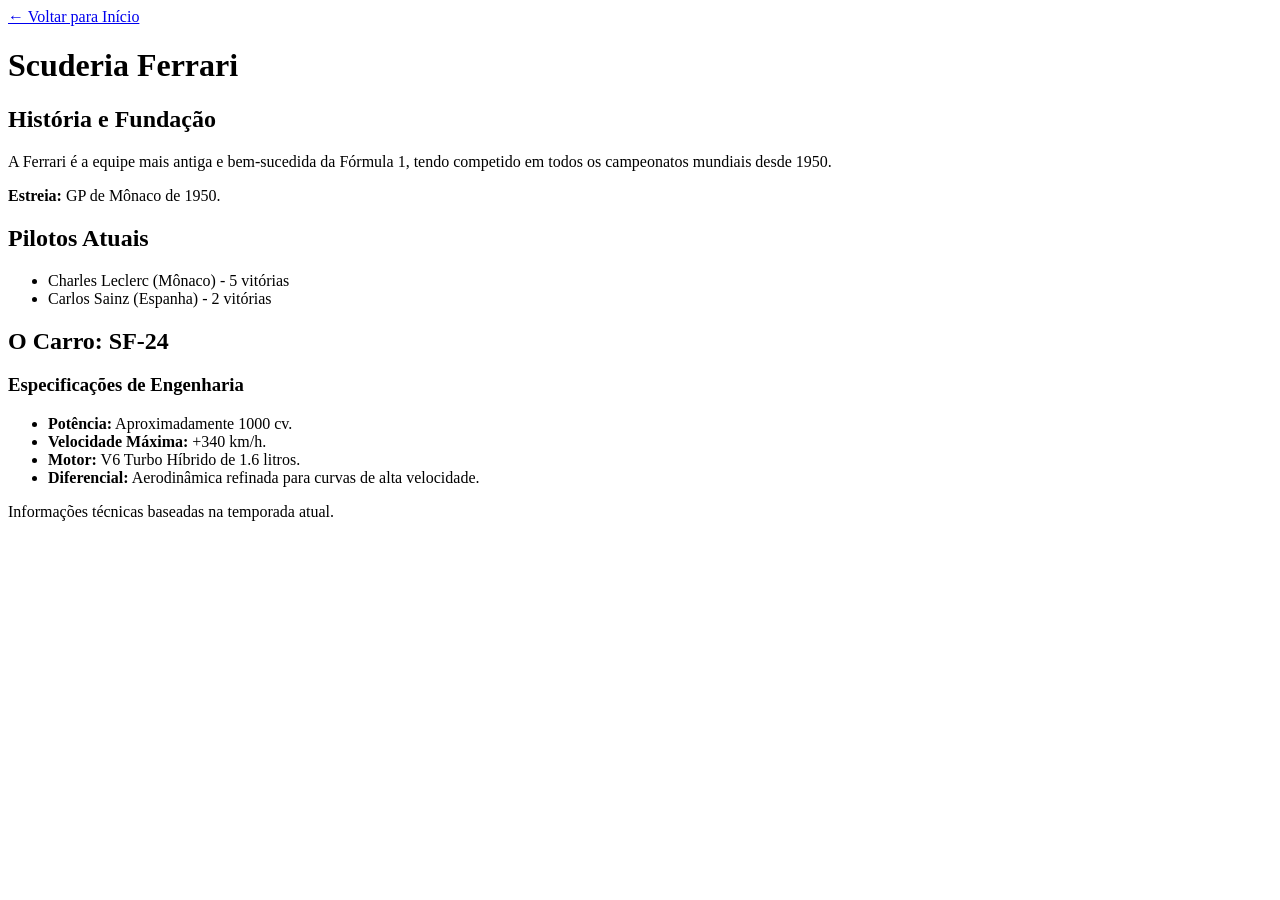
==== teams/ferrari.html @ eaa626af "first commit" ====
<!DOCTYPE html>
<html lang="pt-br">
<head>
    <meta charset="UTF-8">
    <meta name="viewport" content="width=device-width, initial-scale=1.0">
    <title>Scuderia Ferrari - Detalhes</title>
</head>
<body>

    <header>
        <nav>
            <a href="index.html">← Voltar para Início</a>
        </nav>
        <h1>Scuderia Ferrari</h1>
    </header>

    <main>
        <section>
            <h2>História e Fundação</h2>
            <p>A Ferrari é a equipe mais antiga e bem-sucedida da Fórmula 1, tendo competido em todos os campeonatos mundiais desde 1950.</p>
            <p><strong>Estreia:</strong> GP de Mônaco de 1950.</p>
        </section>

        <section>
            <h2>Pilotos Atuais</h2>
            <ul>
                <li>Charles Leclerc (Mônaco) - 5 vitórias</li>
                <li>Carlos Sainz (Espanha) - 2 vitórias</li>
            </ul>
        </section>

        <section>
            <h2>O Carro: SF-24</h2>
            <article>
                <h3>Especificações de Engenharia</h3>
                <ul>
                    <li><strong>Potência:</strong> Aproximadamente 1000 cv.</li>
                    <li><strong>Velocidade Máxima:</strong> +340 km/h.</li>
                    <li><strong>Motor:</strong> V6 Turbo Híbrido de 1.6 litros.</li>
                    <li><strong>Diferencial:</strong> Aerodinâmica refinada para curvas de alta velocidade.</li>
                </ul>
            </article>
        </section>
    </main>

    <footer>
        <p>Informações técnicas baseadas na temporada atual.</p>
    </footer>

</body>
</html>
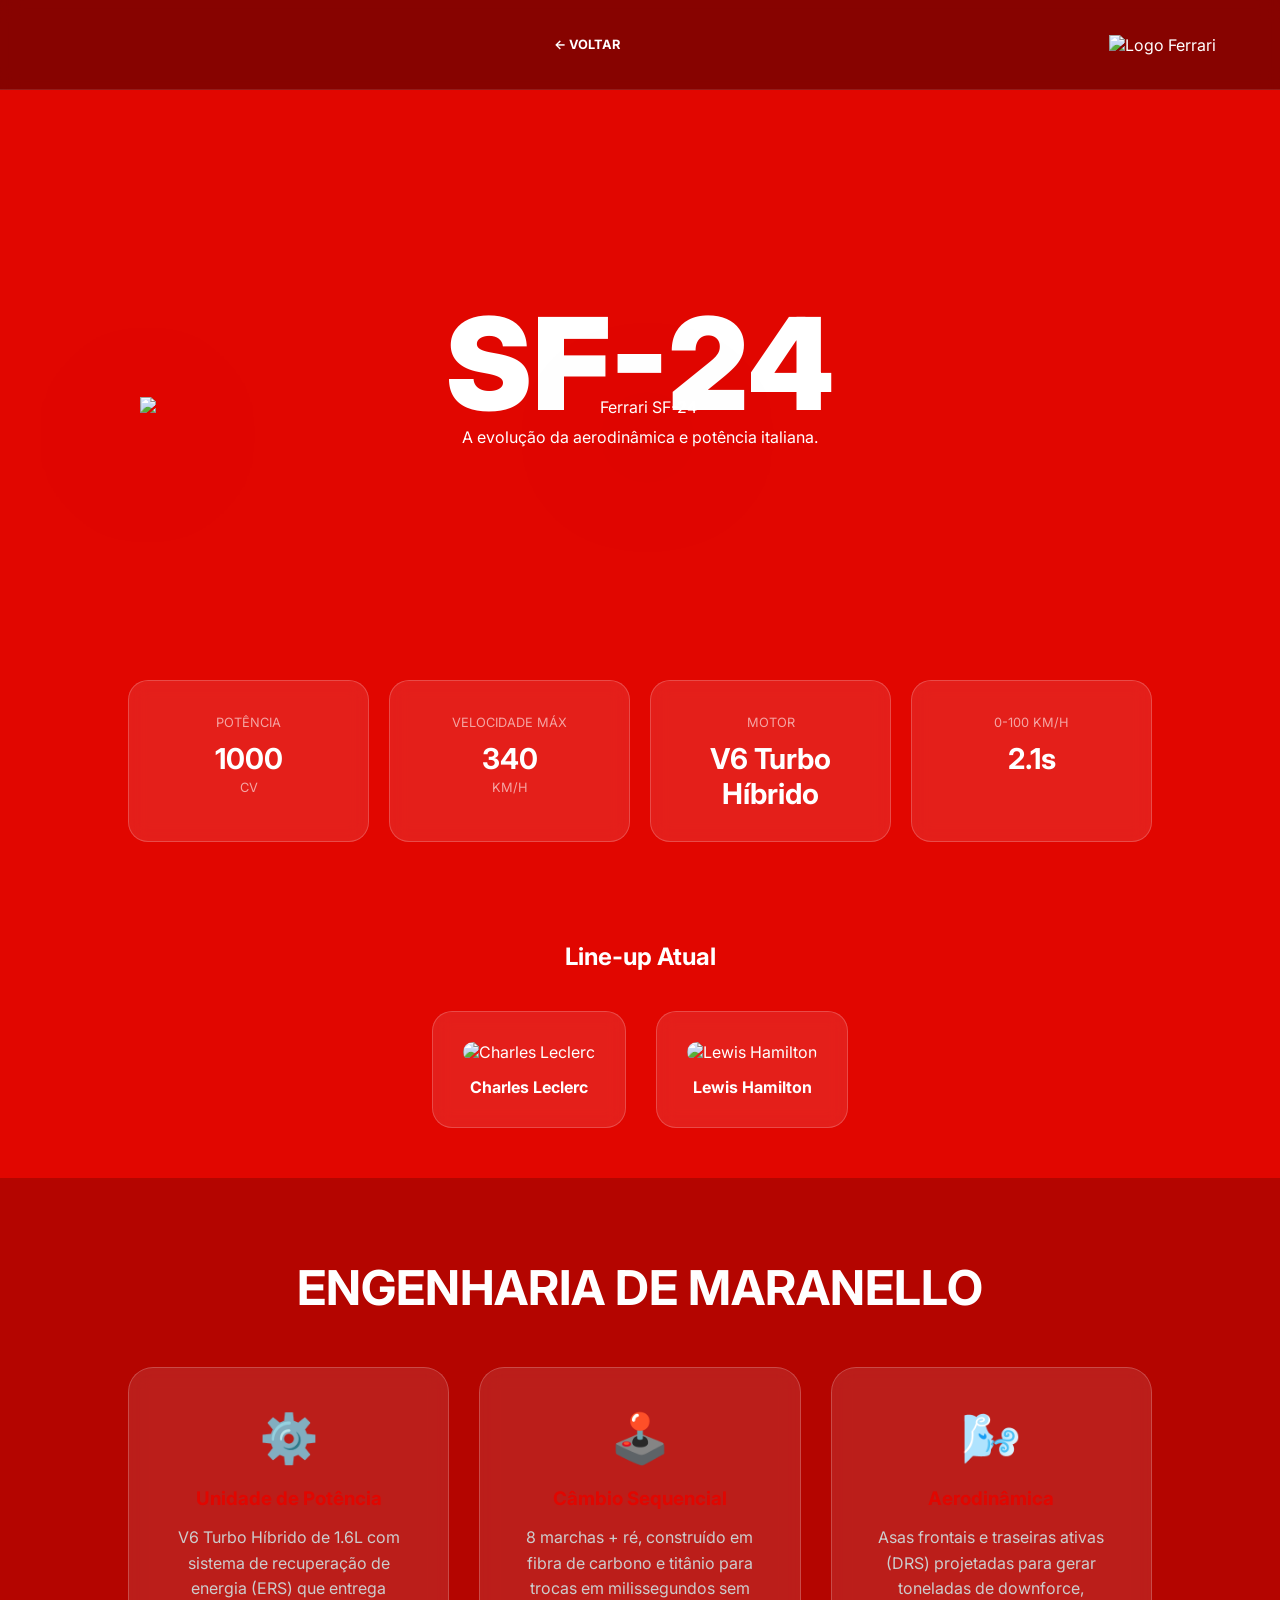
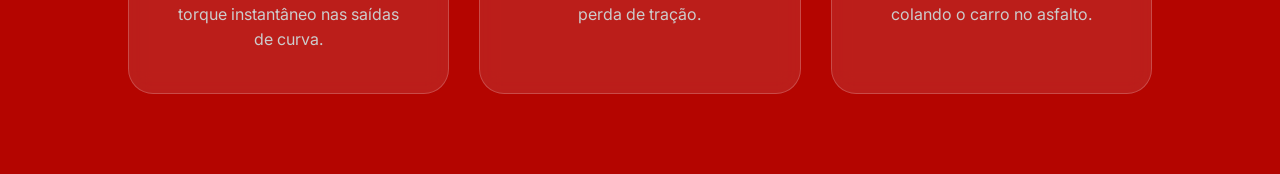
==== commit 66c09c2f: "Add a new intro to home page with a loader, a new menu bar responsive to cellphones, engineering as " ====
--- a/teams/ferrari.html
+++ b/teams/ferrari.html
@@ -3,49 +3,91 @@
 <head>
     <meta charset="UTF-8">
     <meta name="viewport" content="width=device-width, initial-scale=1.0">
-    <title>Scuderia Ferrari - Detalhes</title>
+    <title>Scuderia Ferrari - Detalhes Técnicos</title>
+    <link rel="stylesheet" href="../style.css">
+    <link rel="stylesheet" href="team-details.css">
 </head>
-<body>
+<body class="details-page" style="background-color: #e10600;">
 
-    <header>
-        <nav>
-            <a href="index.html">← Voltar para Início</a>
-        </nav>
-        <h1>Scuderia Ferrari</h1>
+    <header class="header-details">
+        <div class="menu-toggle" id="mobile-menu">
+            <span class="bar"></span>
+            <span class="bar"></span>
+            <span class="bar"></span>
+        </div>
+        <a href="../index.html" class="back-button">← Voltar</a>
+        <img src="../logo-ferrari-white.png" alt="Logo Ferrari" class="mini-logo">
     </header>
 
     <main>
-        <section>
-            <h2>História e Fundação</h2>
-            <p>A Ferrari é a equipe mais antiga e bem-sucedida da Fórmula 1, tendo competido em todos os campeonatos mundiais desde 1950.</p>
-            <p><strong>Estreia:</strong> GP de Mônaco de 1950.</p>
+        <section class="hero-details">
+            <div class="hero-text">
+                <h1>SF-24</h1>
+                <p>A evolução da aerodinâmica e potência italiana.</p>
+            </div>
+            <img src="../carro-ferrari-front.png" alt="Ferrari SF-24" class="main-car-img">
         </section>
 
-        <section>
-            <h2>Pilotos Atuais</h2>
-            <ul>
-                <li>Charles Leclerc (Mônaco) - 5 vitórias</li>
-                <li>Carlos Sainz (Espanha) - 2 vitórias</li>
-            </ul>
+        <section class="specs-grid">
+            <div class="spec-item glass">
+                <span>Potência</span>
+                <h3 class="counter" data-target="1000">0</h3> <span class="unit">cv</span>
+            </div>
+            <div class="spec-item glass">
+                <span>Velocidade Máx</span>
+                <h3 class="counter" data-target="340">0</h3>
+                <span class="unit">km/h</span>
+            </div>
+            <div class="spec-item glass">
+                <span>Motor</span>
+                <h3>V6 Turbo Híbrido</h3>
+            </div>
+            <div class="spec-item glass">
+                <span>0-100 km/h</span>
+                <h3>2.1s</h3>
+            </div>
         </section>
 
-        <section>
-            <h2>O Carro: SF-24</h2>
-            <article>
-                <h3>Especificações de Engenharia</h3>
-                <ul>
-                    <li><strong>Potência:</strong> Aproximadamente 1000 cv.</li>
-                    <li><strong>Velocidade Máxima:</strong> +340 km/h.</li>
-                    <li><strong>Motor:</strong> V6 Turbo Híbrido de 1.6 litros.</li>
-                    <li><strong>Diferencial:</strong> Aerodinâmica refinada para curvas de alta velocidade.</li>
-                </ul>
-            </article>
+        <section class="drivers-section">
+            <h2>Line-up Atual</h2>
+            <div class="drivers-container">
+                <div class="driver-card glass">
+                    <img src="../leclerc.png" alt="Charles Leclerc">
+                    <h4>Charles Leclerc</h4>
+                </div>
+                <div class="driver-card glass">
+                    <img src="../hamilton.png" alt="Lewis Hamilton">
+                    <h4>Lewis Hamilton</h4>
+                </div>
+            </div>
         </section>
     </main>
 
-    <footer>
-        <p>Informações técnicas baseadas na temporada atual.</p>
-    </footer>
+    <!-- Engineering section-->
+    <section class="engineering-section">
+    <h2 class="section-title">Engenharia de Maranello</h2>
+    
+    <div class="eng-grid">
+        <div class="eng-card glass">
+            <div class="eng-icon">⚙️</div>
+            <h3>Unidade de Potência</h3>
+            <p>V6 Turbo Híbrido de 1.6L com sistema de recuperação de energia (ERS) que entrega torque instantâneo nas saídas de curva.</p>
+        </div>
 
+        <div class="eng-card glass">
+            <div class="eng-icon">🕹️</div>
+            <h3>Câmbio Sequencial</h3>
+            <p>8 marchas + ré, construído em fibra de carbono e titânio para trocas em milissegundos sem perda de tração.</p>
+        </div>
+
+        <div class="eng-card glass">
+            <div class="eng-icon">🌬️</div>
+            <h3>Aerodinâmica</h3>
+            <p>Asas frontais e traseiras ativas (DRS) projetadas para gerar toneladas de downforce, colando o carro no asfalto.</p>
+        </div>
+    </div>
+    </section>
+
+    <script src="team-logic.js"></script>
 </body>
 </html>
--- a/style.css
+++ b/style.css
@@ -0,0 +1,350 @@
+@import url('https://fonts.googleapis.com/css2?family=Inter:wght@400;700;900&display=swap');
+
+:root {
+    --f1-red: #e10600;
+    --glass: rgba(255, 255, 255, 0.05);
+    --glass-border: rgba(255, 255, 255, 0.1);
+}
+
+* {
+    margin: 0;
+    padding: 0;
+    box-sizing: border-box;
+}
+
+/* Configuração do Scroll 'Imã' */
+html {
+    scroll-snap-type: y mandatory;
+    scroll-behavior: smooth;
+}
+
+/* --- ESTILO DO LOADER --- */
+#loader {
+    position: fixed;
+    top: 0;
+    left: 0;
+    width: 100%;
+    height: 100vh;
+    background-color: #0b0b0b;
+    display: flex;
+    justify-content: center;
+    align-items: center;
+    z-index: 9999; /* Valor altíssimo para cobrir o Header */
+    transition: opacity 0.8s ease, visibility 0.8s;
+}
+
+.loader-content {
+    text-align: center;
+}
+
+.f1-logo-loader {
+    font-size: 4em;
+    font-weight: 900;
+    color: var(--f1-red);
+    font-style: italic;
+    letter-spacing: -5px;
+    margin-bottom: 20px;
+    animation: pulse 1.5s infinite;
+}
+
+.progress-bar {
+    width: 200px;
+    height: 2px;
+    background: rgba(255, 255, 255, 0.1);
+    margin: 0 auto;
+    border-radius: 10px;
+    overflow: hidden;
+}
+
+.progress-fill {
+    width: 0%;
+    height: 100%;
+    background: var(--f1-red);
+    animation: fillProgress 2.5s forwards;
+}
+
+/* Animações */
+@keyframes pulse {
+    0% { transform: scale(1); opacity: 1; }
+    50% { transform: scale(1.1); opacity: 0.7; }
+    100% { transform: scale(1); opacity: 1; }
+}
+
+@keyframes fillProgress {
+    0% { width: 0%; }
+    100% { width: 100%; }
+}
+
+/* Classe para esconder o loader via JS */
+#loader.hidden {
+    opacity: 0;
+    visibility: hidden;
+}
+
+/* Estado inicial: Escondido e um pouco abaixo */
+.team-info, .team-image {
+    opacity: 0;
+    transform: translateY(40px);
+    transition: all 1s cubic-bezier(0.22, 1, 0.36, 1); /* Curva suave de movimento */
+}
+
+/* Estado final: Visível e no lugar (Ativado pelo JS) */
+.team-section.active .team-info,
+.team-section.active .team-image {
+    opacity: 1;
+    transform: translateY(0);
+}
+
+/* Pequeno atraso na imagem para não subir tudo junto (mais elegante) */
+.team-section.active .team-image {
+    transition-delay: 0.2s;
+}
+
+/* Ajuste no body para a cor de fundo também ser suave */
+body {
+    font-family: 'Inter', sans-serif;
+    color: white;
+    background-color: #1a1a1a; /* Cor inicial */
+    transition: background-color 1.2s cubic-bezier(0.4, 0, 0.2, 1);; /* Transição suave da cor de fundo */
+}
+
+/* Header Fixo e Transparente */
+header {
+    position: fixed;
+    top: 0;
+    width: 100%;
+    height: 10vh;
+    display: flex;
+    justify-content: space-between;
+    align-items: center;
+    padding: 0 5%;
+    background: rgba(0, 0, 0, 0.2);
+    backdrop-filter: blur(10px);
+    z-index: 1000;
+    border-bottom: 1px solid var(--glass-border);
+}
+
+header h1 {
+    font-size: 1.2rem;
+    text-transform: uppercase;
+    letter-spacing: 2px;
+}
+
+nav ul {
+    display: flex;
+    list-style: none;
+    gap: 20px;
+}
+
+nav a {
+    color: white;
+    text-decoration: none;
+    font-weight: 700;
+    font-size: 0.9rem;
+}
+
+/* Seções de Tela Cheia */
+.full-page {
+    height: 100vh;
+    width: 100%;
+    display: flex;
+    flex-direction: column;
+    justify-content: center;
+    align-items: center;
+    scroll-snap-align: start; /* Gruda no topo */
+    padding: 20px;
+}
+
+.intro {
+    background: linear-gradient(rgba(0,0,0,0.6), rgba(0,0,0,0.6)), url('link-da-sua-imagem-de-pista.jpg');
+    background-size: cover;
+    background-position: center;
+    position: relative;
+    overflow: hidden;
+}
+
+/* Título de Introdução */
+.intro h2 {
+    font-size: 5vw; /* Tamanho responsivo */
+    color: var(--f1-red); /* Mudando a cor para vermelho destaque */
+    text-transform: uppercase;
+    font-weight: 900;
+    letter-spacing: -2px;
+    text-shadow: 0 10px 30px rgba(0,0,0,0.5);
+    z-index: 1;
+}
+
+/* Texto Gigante de Fundo (Outline) */
+.intro::before {
+    content: "F1 2026";
+    position: absolute;
+    font-size: 20vw;
+    font-weight: 900;
+    color: transparent;
+    -webkit-text-stroke: 1px rgba(255, 255, 255, 0.1);
+    z-index: 1;
+    white-space: nowrap;
+}
+
+.intro h2 {
+    color: var(--f1-red); /* Mudando a cor para vermelho destaque */
+    
+}
+
+/* Conteúdo do Time (O "Card" Gigante) */
+/* Removemos o estilo de "caixa" e deixamos o conteúdo livre */
+.team-content {
+    width: 100%;
+    height: 100%;
+    display: grid;
+    /* Criamos 2 colunas: uma para texto e outra para a imagem do carro */
+    grid-template-columns: 1fr 1fr; 
+    align-items: center;
+    padding: 0 10%;
+    gap: 50px;
+}
+
+/* Estilo para o lado do Texto */
+.team-info {
+    text-align: left; /* Alinhado à esquerda para um ar mais editorial */
+    z-index: 2;
+}
+
+.team-info h3 {
+    font-size: clamp(3em, 8vw, 6em); /* Fonte gigante que se ajusta à tela */
+    font-weight: 900;
+    text-transform: uppercase;
+    line-height: 0.9;
+    margin-bottom: 20px;
+}
+
+.team-info p {
+    font-size: 1.2rem;
+    max-width: 450px;
+    margin-bottom: 40px;
+    opacity: 0.9;
+}
+
+/* Estilo para a imagem (O Carro ou Logo Gigante) */
+.team-image {
+    display: flex;
+    justify-content: center;
+    align-items: center;
+}
+
+.team-image img {
+    width: 120%; /* Faz a imagem "transbordar" um pouco para dar estilo */
+    max-width: 800px;
+    filter: drop-shadow(0 20px 50px rgba(0,0,0,0.5));
+    transition: transform 0.5s ease;
+}
+
+/* Efeito de movimento na imagem quando passamos o mouse na seção */
+.team-section:hover .team-image img {
+    transform: scale(1.05) rotate(-2deg);
+}
+
+/*---Responsividade: No celular, vira uma coluna só---*/
+@media (max-width: 900px) {
+    .team-content {
+        grid-template-columns: 1fr;
+        text-align: center;
+        padding-top: 10vh;
+    }
+    .team-info {
+        text-align: center;
+    }
+    .team-info p {
+        margin: 0 auto 30px auto;
+    }
+    .team-image img {
+        width: 100%;
+    }
+}
+
+/* --- RESPONSIVIDADE (Celulares) MENU --- */
+@media (max-width: 768px) {
+    /* 1. Esconde a lista padrão e transforma em um menu lateral */
+    .nav-list {
+        position: fixed;
+        top: 0;
+        right: -100%; /* Começa fora da tela */
+        flex-direction: column;
+        background: rgba(0, 0, 0, 0.9);
+        backdrop-filter: blur(20px);
+        width: 70%;
+        height: 100vh;
+        justify-content: center;
+        align-items: center;
+        transition: 0.5s cubic-bezier(0.77, 0.2, 0.05, 1);
+        z-index: 999;
+    }
+
+    /* Quando o menu estiver ativo, ele volta para a tela */
+    .nav-list.active {
+        right: 0;
+    }
+
+    /* 2. Estilo das Barrinhas (Hambúrguer) */
+    .menu-toggle {
+        display: block;
+        cursor: pointer;
+        z-index: 1001;
+    }
+
+    .bar {
+        display: block;
+        width: 25px;
+        height: 3px;
+        margin: 5px auto;
+        background-color: white;
+        transition: 0.3s;
+    }
+
+    /* 3. Animação de X quando o menu abre */
+    #mobile-menu.is-active .bar:nth-child(2) { opacity: 0; }
+    #mobile-menu.is-active .bar:nth-child(1) { transform: translateY(8px) rotate(45deg); }
+    #mobile-menu.is-active .bar:nth-child(3) { transform: translateY(-8px) rotate(-45deg); }
+}
+
+.team-content img {
+    width: 150px;
+    margin-bottom: 20px;
+    filter: drop-shadow(0 10px 20px rgba(0,0,0,0.5));
+}
+
+.team-content h3 {
+    font-size: 2.5rem;
+    margin-bottom: 15px;
+}
+
+.team-content p {
+    font-size: 1.1rem;
+    color: rgba(255,255,255,0.8);
+    margin-bottom: 30px;
+}
+
+/* Botão Moderno */
+.btn-details {
+    display: inline-block;
+    padding: 15px 40px;
+    background: var(--f1-red);
+    color: white;
+    text-decoration: none;
+    border-radius: 50px;
+    font-weight: bold;
+    text-transform: uppercase;
+    transition: 0.3s ease;
+}
+
+.btn-details:hover {
+    transform: scale(1.05);
+    box-shadow: 0 0 30px var(--f1-red);
+}
+
+footer {
+    padding: 20px;
+    text-align: center;
+    background: rgba(0,0,0,0.5);
+    scroll-snap-align: end;
+}
--- a/teams/team-details.css
+++ b/teams/team-details.css
@@ -0,0 +1,184 @@
+/* Estilo específico para a página de detalhes */
+
+.details-page {
+    overflow-y: auto; /* Aqui permitimos o scroll normal para ler a história */
+    scroll-snap-type: none; 
+}
+
+.header-details {
+    background: rgba(0,0,0,0.4);
+    border-bottom: 1px solid rgba(255,255,255,0.1);
+}
+
+.back-button {
+    color: white;
+    text-decoration: none;
+    font-weight: bold;
+    text-transform: uppercase;
+    font-size: 0.8em;
+}
+
+.hero-details {
+    height: 70vh;
+    display: flex;
+    flex-direction: column;
+    justify-content: center;
+    align-items: center;
+    text-align: center;
+    padding-top: 100px;
+}
+
+.hero-details h1 {
+    font-size: 10vw;
+    font-weight: 900;
+    line-height: 0.8;
+    margin-bottom: 12px;
+    perspective: 1000px; /* Cria a profundidade para o 3D funcionar */
+}
+
+.main-car-img {
+    width: 80%;
+    max-width: 1000px;
+    filter: drop-shadow(0 30px 60px rgba(0,0,0,0.5));
+    margin-top: -50px; /* Faz o carro "subir" sobre o título */
+    transition: transform 0.1s ease-out; /* Deixa o movimento do mouse fluido */
+    transform-style: preserve-3d;
+    will-change: transform; /* Avisa ao navegador para otimizar essa imagem */
+}
+
+/* Grade de Specs com efeito de vidro */
+.specs-grid {
+    display: grid;
+    grid-template-columns: repeat(auto-fit, minmax(200px, 1fr));
+    gap: 20px;
+    padding: 50px 10%;
+}
+
+.glass {
+    background: rgba(255, 255, 255, 0.1);
+    backdrop-filter: blur(10px);
+    border: 1px solid rgba(255, 255, 255, 0.2);
+    border-radius: 20px;
+    padding: 30px;
+    text-align: center;
+}
+
+.spec-item span {
+    font-size: 0.8em;
+    text-transform: uppercase;
+    color: rgba(255,255,255,0.6);
+}
+
+.spec-item h3 {
+    font-size: 1.8em;
+    margin-top: 10px;
+}
+
+/* Pilotos */
+.drivers-section {
+    padding: 50px 10%;
+    text-align: center;
+}
+
+.drivers-container {
+    display: flex;
+    justify-content: center;
+    gap: 30px;
+    margin-top: 40px;
+}
+
+.driver-card img {
+    width: 200px;
+    border-radius: 15px;
+    margin-bottom: 15px;
+}
+
+/* --- RESPONSIVIDADE (Celulares) MENU --- */
+@media (max-width: 768px) {
+    /* 1. Esconde a lista padrão e transforma em um menu lateral */
+    .nav-list {
+        position: fixed;
+        top: 0;
+        right: -100%; /* Começa fora da tela */
+        flex-direction: column;
+        background: rgba(0, 0, 0, 0.9);
+        backdrop-filter: blur(20px);
+        width: 70%;
+        height: 100vh;
+        justify-content: center;
+        align-items: center;
+        transition: 0.5s cubic-bezier(0.77, 0.2, 0.05, 1);
+        z-index: 999;
+    }
+
+    /* Quando o menu estiver ativo, ele volta para a tela */
+    .nav-list.active {
+        right: 0;
+    }
+
+    /* 2. Estilo das Barrinhas (Hambúrguer) */
+    .menu-toggle {
+        display: block;
+        cursor: pointer;
+        z-index: 1001;
+    }
+
+    .bar {
+        display: block;
+        width: 25px;
+        height: 3px;
+        margin: 5px auto;
+        background-color: white;
+        transition: 0.3s;
+    }
+
+    /* 3. Animação de X quando o menu abre */
+    #mobile-menu.is-active .bar:nth-child(2) { opacity: 0; }
+    #mobile-menu.is-active .bar:nth-child(1) { transform: translateY(8px) rotate(45deg); }
+    #mobile-menu.is-active .bar:nth-child(3) { transform: translateY(-8px) rotate(-45deg); }
+}
+
+
+.engineering-section {
+    padding: 80px 10%;
+    background: rgba(0,0,0,0.2);
+}
+
+.section-title {
+    font-size: 3em;
+    margin-bottom: 50px;
+    text-align: center;
+    text-transform: uppercase;
+}
+
+.eng-grid {
+    display: grid;
+    grid-template-columns: repeat(auto-fit, minmax(300px, 1fr));
+    gap: 30px;
+}
+
+.eng-card {
+    padding: 40px;
+    border-radius: 25px;
+    transition: 0.3s;
+}
+
+.eng-card:hover {
+    background: rgba(255, 255, 255, 0.15);
+    transform: scale(1.02);
+}
+
+.eng-icon {
+    font-size: 3em;
+    margin-bottom: 20px;
+}
+
+.eng-card h3 {
+    color: var(--f1-red);
+    margin-bottom: 15px;
+}
+
+.eng-card p {
+    line-height: 1.6;
+    color: #ccc;
+}
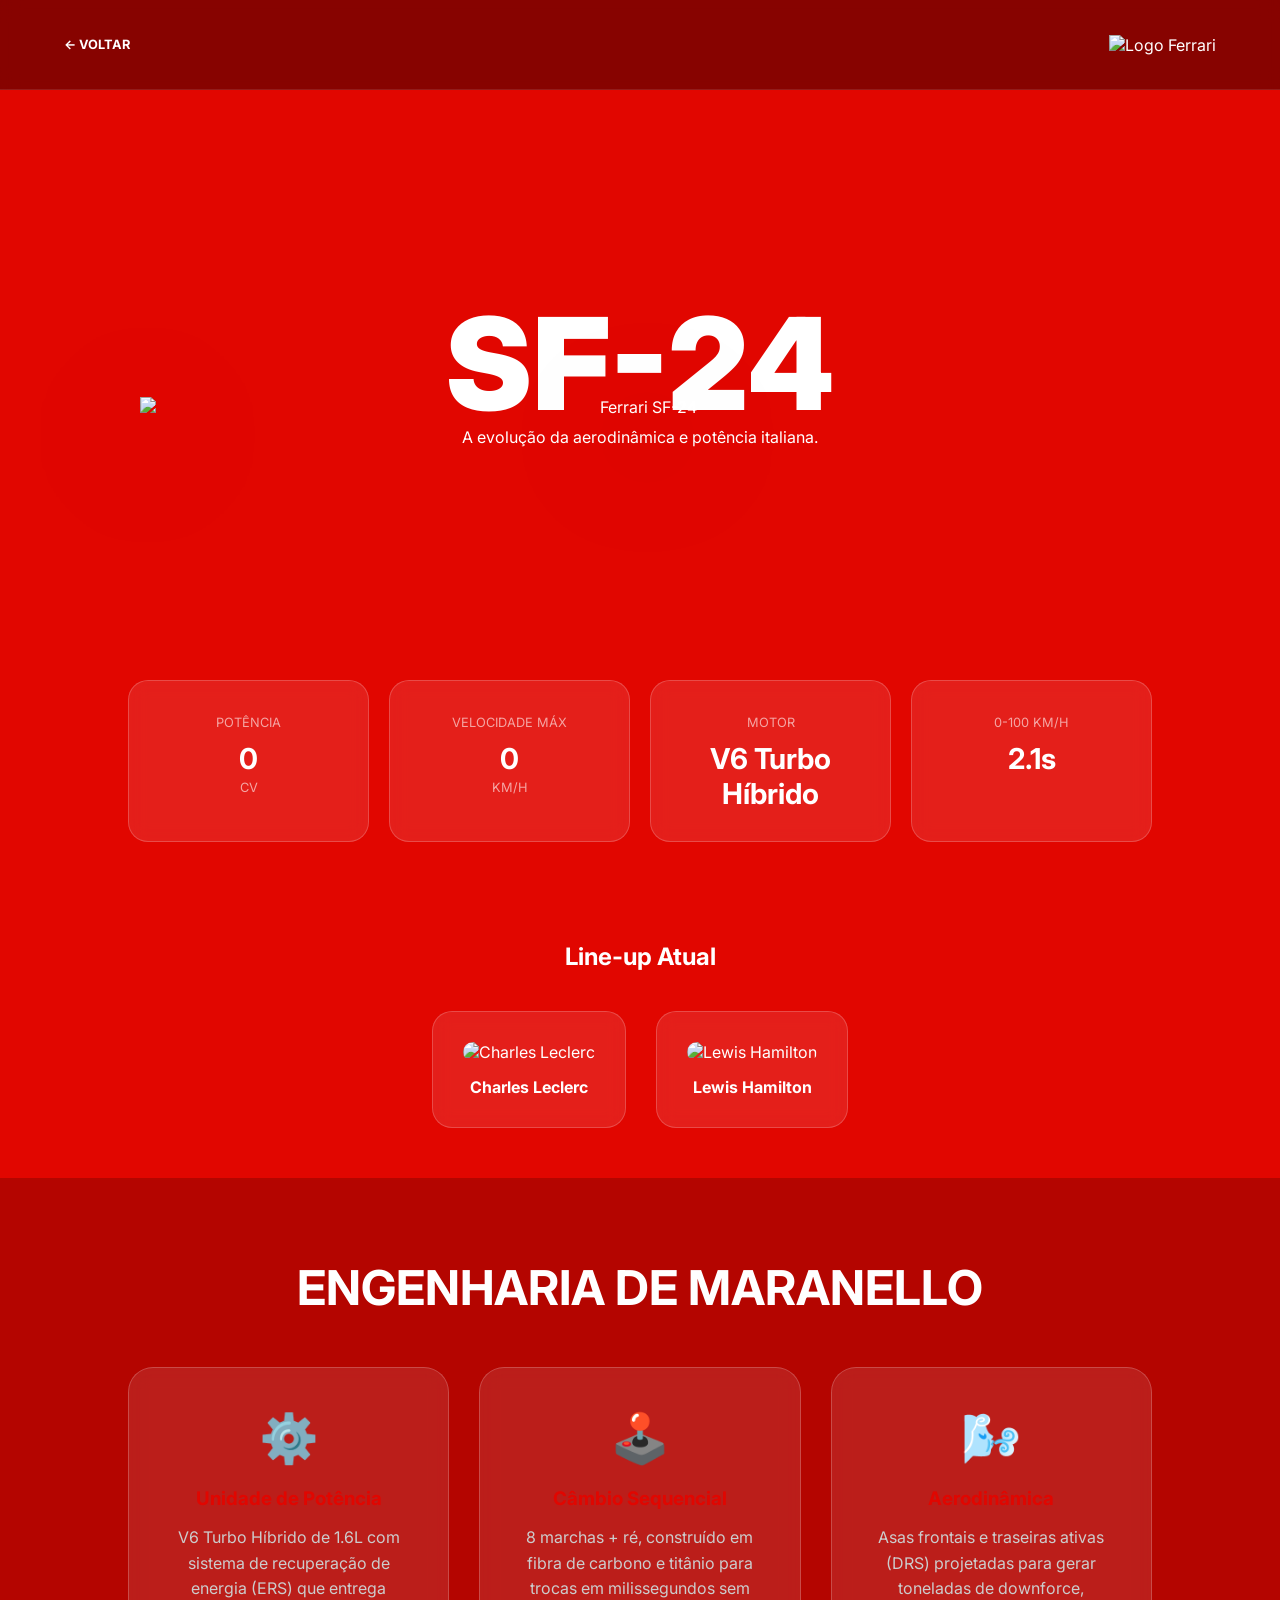
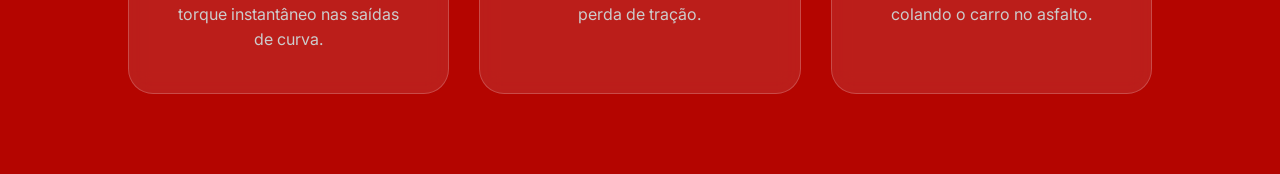
==== commit 84a82152: "Just remove the menu logo for the teams sites" ====
--- a/teams/ferrari.html
+++ b/teams/ferrari.html
@@ -10,11 +10,6 @@
 <body class="details-page" style="background-color: #e10600;">
 
     <header class="header-details">
-        <div class="menu-toggle" id="mobile-menu">
-            <span class="bar"></span>
-            <span class="bar"></span>
-            <span class="bar"></span>
-        </div>
         <a href="../index.html" class="back-button">← Voltar</a>
         <img src="../logo-ferrari-white.png" alt="Logo Ferrari" class="mini-logo">
     </header>
--- a/style.css
+++ b/style.css
@@ -99,6 +99,7 @@
 .team-section.active .team-image {
     transition-delay: 0.2s;
 }
+
 
 /* Ajuste no body para a cor de fundo também ser suave */
 body {
@@ -140,7 +141,7 @@
     color: white;
     text-decoration: none;
     font-weight: 700;
-    font-size: 0.9rem;
+    font-size: 0.9em;
 }
 
 /* Seções de Tela Cheia */
@@ -155,12 +156,126 @@
     padding: 20px;
 }
 
+/* --- INTRO RE-DESIGN --- */
 .intro {
-    background: linear-gradient(rgba(0,0,0,0.6), rgba(0,0,0,0.6)), url('link-da-sua-imagem-de-pista.jpg');
-    background-size: cover;
-    background-position: center;
     position: relative;
+    height: 100vh;
+    width: 100%;
+    display: flex;
+    justify-content: center;
+    align-items: center;
+    overflow: hidden; /* Corta o que sobrar do texto gigante */
+    background: #000;
+}
+
+/* Overlay para escurecer a imagem e destacar o texto */
+.overlay {
+    position: absolute;
+    top: 0; left: 0;
+    width: 100%; height: 100%;
+    background: linear-gradient(to bottom, rgba(0,0,0,0.4), rgba(0,0,0,0.8));
+    z-index: 1;
+}
+
+/* Imagem de Fundo Dinâmica e Responsiva */
+.bg-dynamic {
+    position: absolute;
+    top: 0;
+    left: 0;
+    width: 100%;
+    height: 100%;
+    object-fit: cover; /* A mágica: preenche a tela sem esticar a foto */
+    opacity: 0.4; /* Deixa escura para o texto brilhar */
+    z-index: 0;
+}
+
+.marquee {
+    position: absolute;
+    top: 50%;
+    transform: translateY(-50%);
+    width: 100%;
+    z-index: 2; /* Fica atrás do conteúdo (z-index 10) */
+    opacity: 0.1; /* Bem discreto */
+    pointer-events: none;
     overflow: hidden;
+}
+
+.marquee span {
+    display: inline-block;
+    font-size: 20vw;
+    font-weight: 900;
+    color: transparent;
+    -webkit-text-stroke: 1px #fff;
+    white-space: nowrap;
+    padding-left: 100%; /* Empurra o início para fora da tela */
+    animation: marquee-run 25s linear infinite;
+}
+
+@keyframes marquee-run {
+    from { transform: translateX(0); }
+    to { transform: translateX(-50%); }
+}
+
+/* Conteúdo Principal */
+.intro-content {
+    position: relative;
+    z-index: 10;
+    text-align: center;
+}
+
+.main-title {
+    font-size: clamp(5rem, 18vw, 12rem);
+    font-weight: 900;
+    line-height: 0.8;
+    letter-spacing: -8px; /* Deixa as letras "coladas" - estilo F1 */
+    color: #fff;
+    margin: 0;
+}
+
+.sub-title {
+    font-size: clamp(1em, 4vw, 2.5em);
+    font-weight: 400;
+    color: var(--f1-red);
+    text-transform: uppercase;
+    letter-spacing: 10px; /* Aqui o espaçamento largo funciona bem */
+    margin-top: 5px;
+}
+
+.intro-content p {
+    margin-top: 20px;
+    font-weight: 300;
+    opacity: 0.7;
+    letter-spacing: 1px;
+}
+
+.intro h2 {
+    font-size: clamp(3em, 10vw, 8rem); /* Responsividade extrema no texto */
+    color: var(--f1-red);
+    line-height: 1;
+    margin-bottom: 1em;
+}
+
+/* Indicador de Scroll Animado */
+.scroll-indicator {
+    margin-top: 50px;
+    font-size: 0.8em;
+    letter-spacing: 2px;
+    opacity: 0.6;
+}
+
+.arrow {
+    width: 2px;
+    height: 50px;
+    background: var(--f1-red);
+    margin: 10px auto;
+    animation: arrow-down 2s infinite;
+}
+
+@keyframes arrow-down {
+    0% { transform: scaleY(0); transform-origin: top; }
+    50% { transform: scaleY(1); transform-origin: top; }
+    51% { transform: scaleY(1); transform-origin: bottom; }
+    100% { transform: scaleY(0); transform-origin: bottom; }
 }
 
 /* Título de Introdução */
@@ -172,23 +287,6 @@
     letter-spacing: -2px;
     text-shadow: 0 10px 30px rgba(0,0,0,0.5);
     z-index: 1;
-}
-
-/* Texto Gigante de Fundo (Outline) */
-.intro::before {
-    content: "F1 2026";
-    position: absolute;
-    font-size: 20vw;
-    font-weight: 900;
-    color: transparent;
-    -webkit-text-stroke: 1px rgba(255, 255, 255, 0.1);
-    z-index: 1;
-    white-space: nowrap;
-}
-
-.intro h2 {
-    color: var(--f1-red); /* Mudando a cor para vermelho destaque */
-    
 }
 
 /* Conteúdo do Time (O "Card" Gigante) */
@@ -244,52 +342,152 @@
     transform: scale(1.05) rotate(-2deg);
 }
 
-/*---Responsividade: No celular, vira uma coluna só---*/
+
+
+
+/* --- Desktop (Acima de 900px) --- */
+@media (min-width: 901px) {
+    .has-submenu {
+        position: relative; /* Base para o submenu */
+    }
+
+    .mega-menu {
+        position: absolute;
+        top: 100%; /* Aparece logo abaixo do header */
+        left: 50%;
+        transform: translateX(-50%) translateY(20px);
+        background: rgba(10, 10, 10, 0.95);
+        backdrop-filter: blur(15px);
+        padding: 20px;
+        border-radius: 15px;
+        border: 1px solid rgba(255,255,255,0.1);
+        width: 500px;
+        
+        /* Estado inicial: Invisível */
+        opacity: 0;
+        visibility: hidden;
+        transition: all 0.4s cubic-bezier(0.165, 0.84, 0.44, 1);
+    }
+
+    /* O Pulo do Gato: Hover */
+    .has-submenu:hover .mega-menu {
+        opacity: 1;
+        visibility: visible;
+        transform: translateX(-50%) translateY(0);
+    }
+
+    .menu-teams-grid {
+        display: grid;
+        grid-template-columns: repeat(2, 1fr);
+        gap: 15px;
+    }
+}
+
+
+/* --- TUDO PARA MOBILE E TABLETS (Abaixo de 900px) --- */
 @media (max-width: 900px) {
+    .mega-menu {
+        display: block; /* No mobile, ele já faz parte do scroll do menu */
+        margin-top: 20px;
+    }
+    /* 1. Ajuste das Seções de Times (Coluna Única) */
     .team-content {
         grid-template-columns: 1fr;
         text-align: center;
         padding-top: 10vh;
-    }
+        gap: 20px;
+    }
+    
     .team-info {
         text-align: center;
-    }
+        order: 2; /* Texto embaixo no mobile */
+    }
+    
     .team-info p {
         margin: 0 auto 30px auto;
     }
+    
+    .team-image {
+        order: 90%;
+        max-width: 350px; /* Imagem em cima no mobile */
+    }
+
     .team-image img {
         width: 100%;
-    }
-}
-
-/* --- RESPONSIVIDADE (Celulares) MENU --- */
-@media (max-width: 768px) {
-    /* 1. Esconde a lista padrão e transforma em um menu lateral */
+        max-width: 400px; /* Evita que o carro fique gigante demais no celular */
+    }
+
+    nav {
+        order: 3; /* Garante que o nav não empurre o título do header */
+    }
+
+    /* 2. Menu Mobile (A Lista que desliza) */
     .nav-list {
-        position: fixed;
-        top: 0;
-        right: -100%; /* Começa fora da tela */
+        position: fixed !important;
+        top: 0 !important; /* CORREÇÃO: Força o menu a começar no topo da tela */
+        left: 0;
+        width: 100%;
+        height: 100vh;
+        background: rgba(0, 0, 0, 0.98);
+        backdrop-filter: blur(20px);
+        
+        display: flex !important;
         flex-direction: column;
-        background: rgba(0, 0, 0, 0.9);
-        backdrop-filter: blur(20px);
-        width: 70%;
-        height: 100vh;
+        align-items: center;
         justify-content: center;
-        align-items: center;
-        transition: 0.5s cubic-bezier(0.77, 0.2, 0.05, 1);
-        z-index: 999;
-    }
-
-    /* Quando o menu estiver ativo, ele volta para a tela */
+        gap: 40px;
+        
+        /* Estado escondido (empurrado para a direita) */
+        transform: translateX(100%);
+        transition: transform 0.5s cubic-bezier(0.77, 0.2, 0.05, 1);
+        z-index: 9999; /* Fica acima de TUDO */
+        visibility: hidden;
+    }
+
     .nav-list.active {
-        right: 0;
-    }
-
-    /* 2. Estilo das Barrinhas (Hambúrguer) */
+        transform: translateX(0);
+        visibility: visible;
+    }
+
+    /* Links do Menu */
+    .nav-list a {
+        font-size: 2.5em; /* Ajustei para não quebrar em telas menores */
+        font-weight: 900;
+        text-transform: uppercase;
+        color: #fff;
+        text-decoration: none;
+        letter-spacing: -1px;
+    }
+
+    /* Efeito de Hover/Toque */
+    .nav-list a:active, .nav-list a:hover {
+        color: var(--f1-red);
+        transform: skewX(-10deg); /* Inclinação estilo corrida */
+        padding-left: 20px;
+    }
+
+    /* Linha decorativa atrás dos links */
+    .nav-list li::after {
+        content: "";
+        display: block;
+        width: 0;
+        height: 4px;
+        background: var(--f1-red);
+        transition: 0.4s;
+        margin-top: 5px;
+    }
+
+    .nav-list li:hover::after {
+        width: 100%;
+    }
+
+
+    /* 3. Ícone Hambúrguer */
     .menu-toggle {
         display: block;
         cursor: pointer;
-        z-index: 1001;
+        z-index: 10001; /* Fica acima do menu aberto */
+        position: relative;
     }
 
     .bar {
@@ -301,11 +499,71 @@
         transition: 0.3s;
     }
 
-    /* 3. Animação de X quando o menu abre */
+    /* Animação do X */
     #mobile-menu.is-active .bar:nth-child(2) { opacity: 0; }
     #mobile-menu.is-active .bar:nth-child(1) { transform: translateY(8px) rotate(45deg); }
     #mobile-menu.is-active .bar:nth-child(3) { transform: translateY(-8px) rotate(-45deg); }
-}
+
+    /* Título dentro do menu */
+    .menu-grid-title {
+        font-size: 0.8em;
+        text-transform: uppercase;
+        letter-spacing: 3px;
+        opacity: 0.5;
+        margin-bottom: -10px;
+        list-style: none;
+    }
+
+    /* Container dos carros no menu */
+    .menu-teams-grid {
+        display: grid;
+        grid-template-columns: repeat(2, 1fr); /* 2 colunas no celular */
+        gap: 15px;
+        width: 90%;
+        max-width: 500px;
+    }
+
+    .menu-team-card {
+        background: rgba(255, 255, 255, 0.05);
+        border: 1px solid rgba(255, 255, 255, 0.1);
+        border-radius: 10px;
+        padding: 15px;
+        text-align: center;
+        text-decoration: none;
+        transition: 0.3s;
+        display: flex;
+        flex-direction: column;
+        align-items: center;
+    }
+
+    .menu-team-card img {
+        width: 100%;
+        height: auto;
+        filter: drop-shadow(0 5px 15px rgba(0,0,0,0.5));
+        transition: 0.3s;
+    }
+
+    .menu-team-card span {
+        color: white;
+        font-size: 0.9rem;
+        font-weight: 700;
+        text-transform: uppercase;
+        margin-top: 10px;
+    }
+
+    /* Efeito de seleção */
+    .menu-team-card:hover {
+        background: rgba(255, 255, 255, 0.1);
+        border-color: var(--clr); /* Usa a cor definida no HTML */
+        transform: scale(1.05);
+    }
+
+    .menu-team-card:hover img {
+        transform: translateY(-5px);
+    }
+
+}
+
 
 .team-content img {
     width: 150px;
--- a/teams/team-details.css
+++ b/teams/team-details.css
@@ -93,52 +93,6 @@
     margin-bottom: 15px;
 }
 
-/* --- RESPONSIVIDADE (Celulares) MENU --- */
-@media (max-width: 768px) {
-    /* 1. Esconde a lista padrão e transforma em um menu lateral */
-    .nav-list {
-        position: fixed;
-        top: 0;
-        right: -100%; /* Começa fora da tela */
-        flex-direction: column;
-        background: rgba(0, 0, 0, 0.9);
-        backdrop-filter: blur(20px);
-        width: 70%;
-        height: 100vh;
-        justify-content: center;
-        align-items: center;
-        transition: 0.5s cubic-bezier(0.77, 0.2, 0.05, 1);
-        z-index: 999;
-    }
-
-    /* Quando o menu estiver ativo, ele volta para a tela */
-    .nav-list.active {
-        right: 0;
-    }
-
-    /* 2. Estilo das Barrinhas (Hambúrguer) */
-    .menu-toggle {
-        display: block;
-        cursor: pointer;
-        z-index: 1001;
-    }
-
-    .bar {
-        display: block;
-        width: 25px;
-        height: 3px;
-        margin: 5px auto;
-        background-color: white;
-        transition: 0.3s;
-    }
-
-    /* 3. Animação de X quando o menu abre */
-    #mobile-menu.is-active .bar:nth-child(2) { opacity: 0; }
-    #mobile-menu.is-active .bar:nth-child(1) { transform: translateY(8px) rotate(45deg); }
-    #mobile-menu.is-active .bar:nth-child(3) { transform: translateY(-8px) rotate(-45deg); }
-}
-
-
 .engineering-section {
     padding: 80px 10%;
     background: rgba(0,0,0,0.2);
